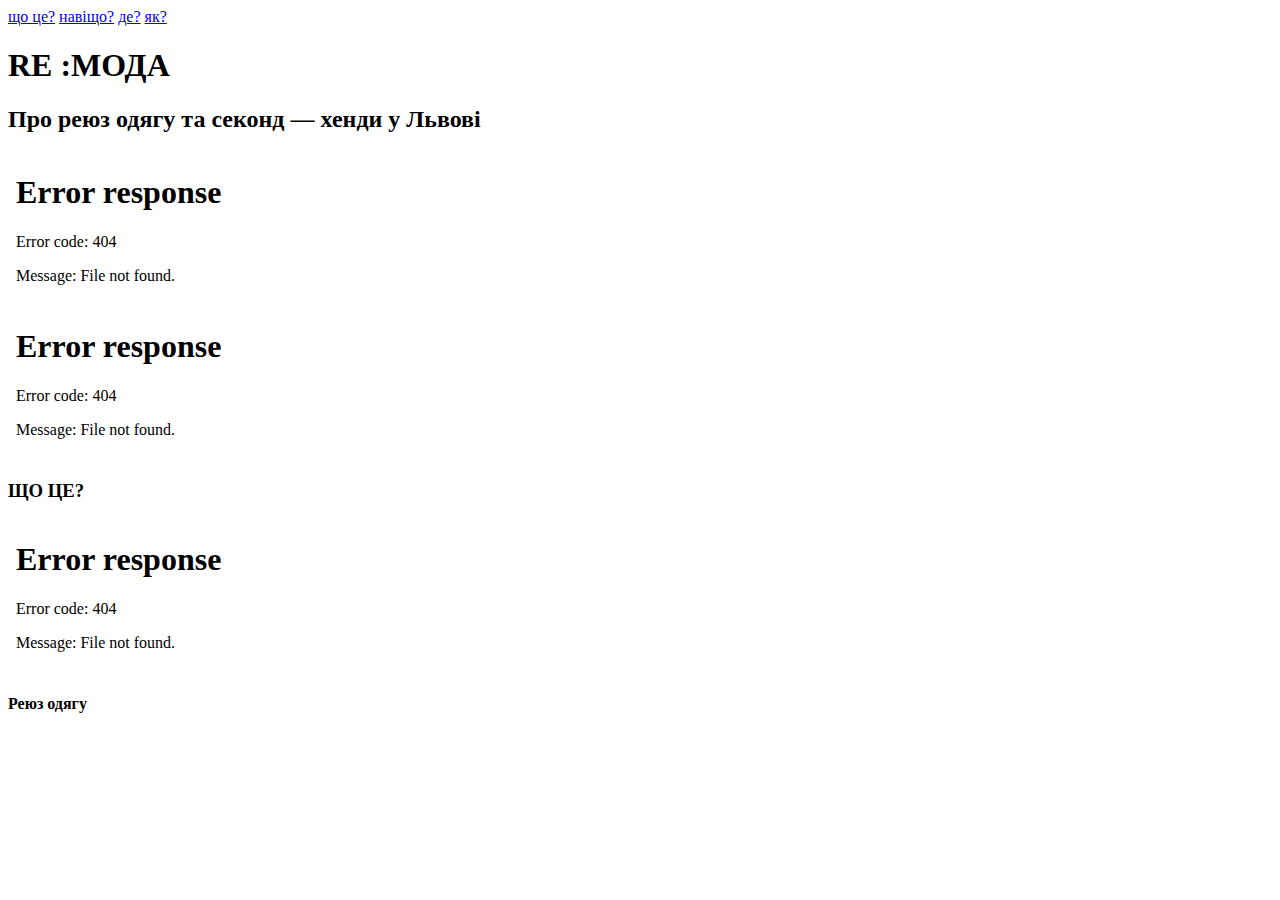
==== index.html @ 7ebddd0d "Add files via upload" ====
<!DOCTYPE html>
<html lang="en">
<head>
	<meta charset="UTF-8">
	<meta name="viewport" content="width=device-width, initial-scale=1.0">
	<link rel="stylesheet" type="text/css" href="css/style.css">
	<link href="https://fonts.googleapis.com/css2?family=Jost:ital,wght@0,400;0,500;0,600;0,700;0,900;1,400;1,500;1,600;1,700;1,800;1,900&display=swap" rel="stylesheet">
	<title>RE:МОДА</title>
</head>
<body>
			<nav class="nav">
				<a class="nav_link" href="#">що&nbsp;це?</a>
				<a class="nav_link" href="#">навіщо?</a>
				<a class="nav_link" href="#">де?</a>
				<a class="nav_link" href="#">як?</a>
			</nav>

	
<div class="intro">
	<div class="container">
		<div class="intro_inner">
			<h1 class="intro_title">
			<div>
				<span class="intro_num">RE</span>
			<span class="intro_num2">:МОДА</span>	
		   </div>
			<h2 class="intro_subtitle">Про&nbsp;реюз&nbsp;одягу&nbsp;та&nbsp;секонд&nbsp;—&nbsp;хенди&nbsp;у&nbsp;Львовi</h2>

			<div class="img1">
				<embed src="img/grid_1.svg" id="svg"></embed>
			</div>
			<div class="img2">
				<embed src="img/grid_2.svg" id="svg"></embed>
			</div>
			
			<!-- <div class="slider">
				<div class="slider_item">що&nbsp;це</div>
				<div class="slider_item">навіщо?</div>
				<div class="slider_item">де?</div>
				<div class="slider_item">як?</div>
			</div> -->
		</div>
	</div>
</div>
<div class="level1">
	<div class="container2">
		    <div>
			<h3 class="level1title1">ЩО ЦЕ?</h3>
			</div>

			<div class="img3">
				<embed src="img/line_1.svg" id="svg"></embed>
			</div>

			<div>
			<h4 class="level1title1_2">Реюз одягу</h4>
			</div>
				
		</div>
	</div>
</div>
	
</body>
</html>
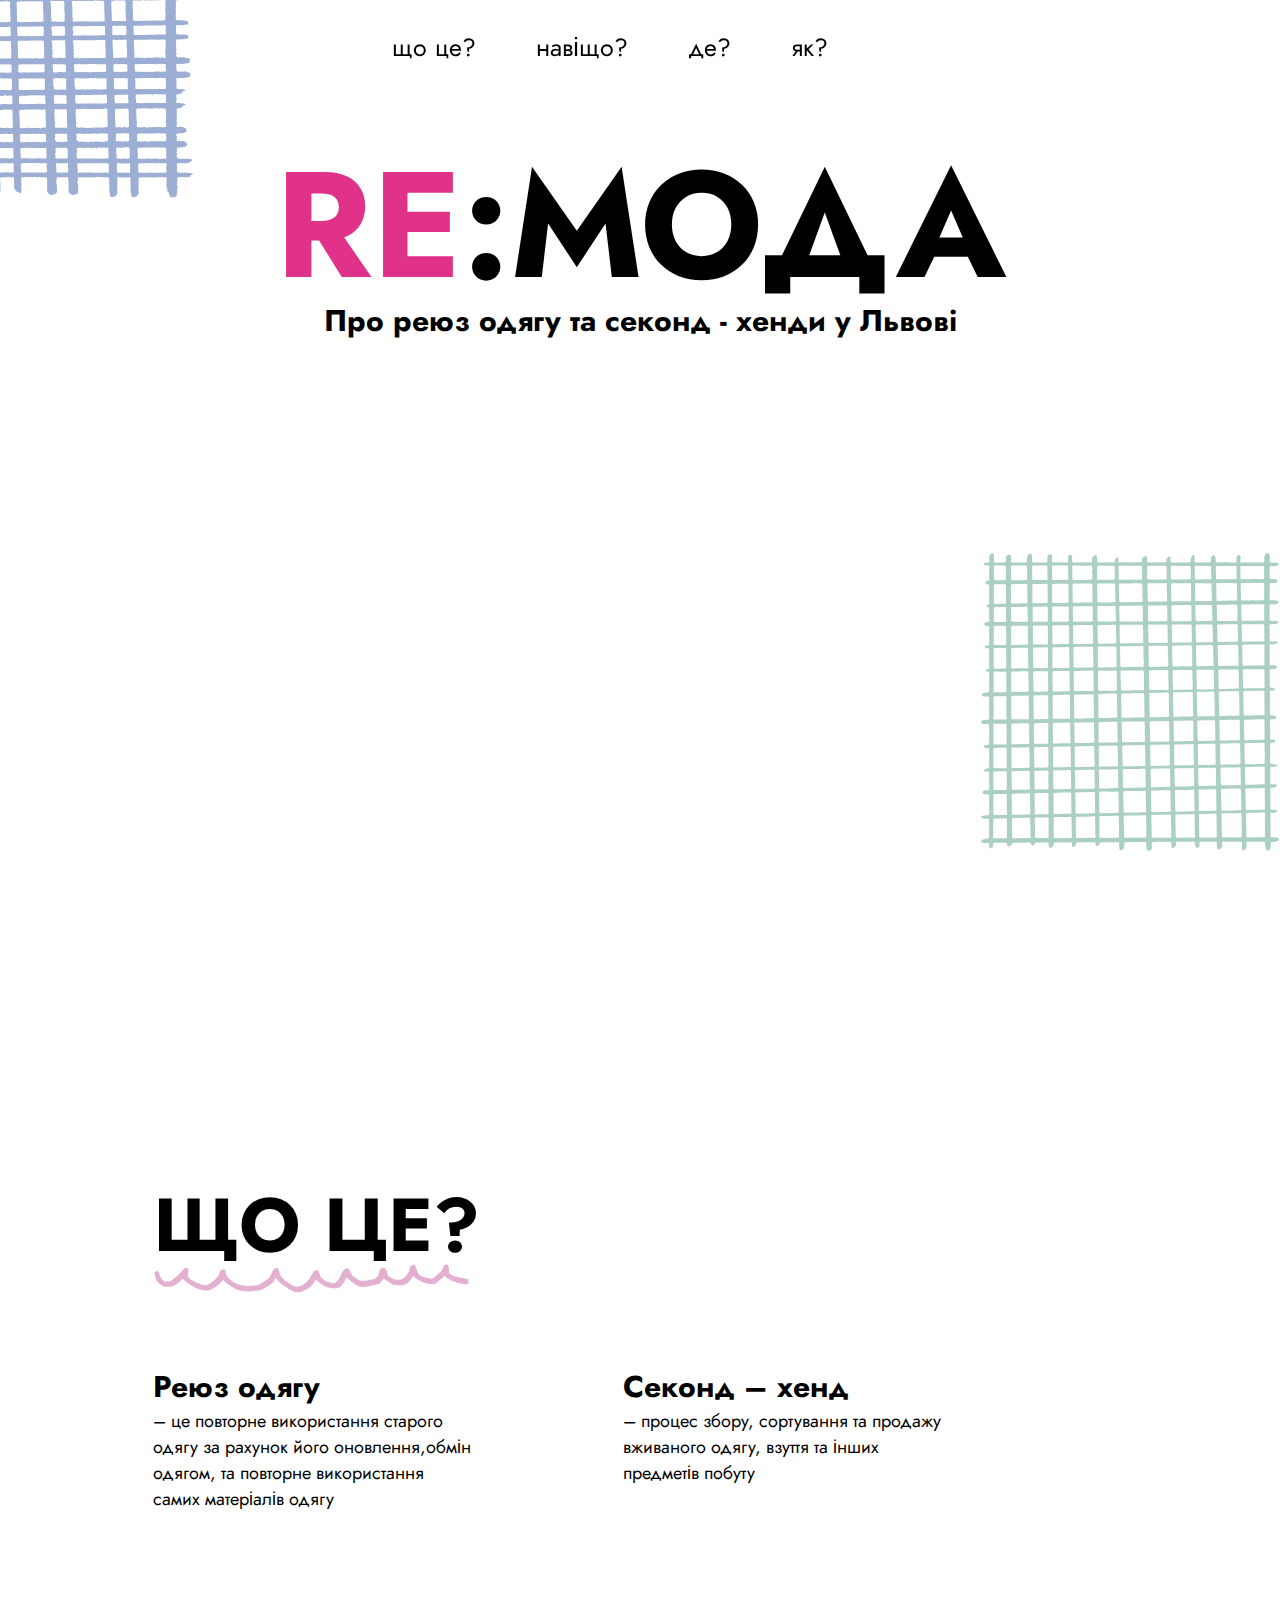
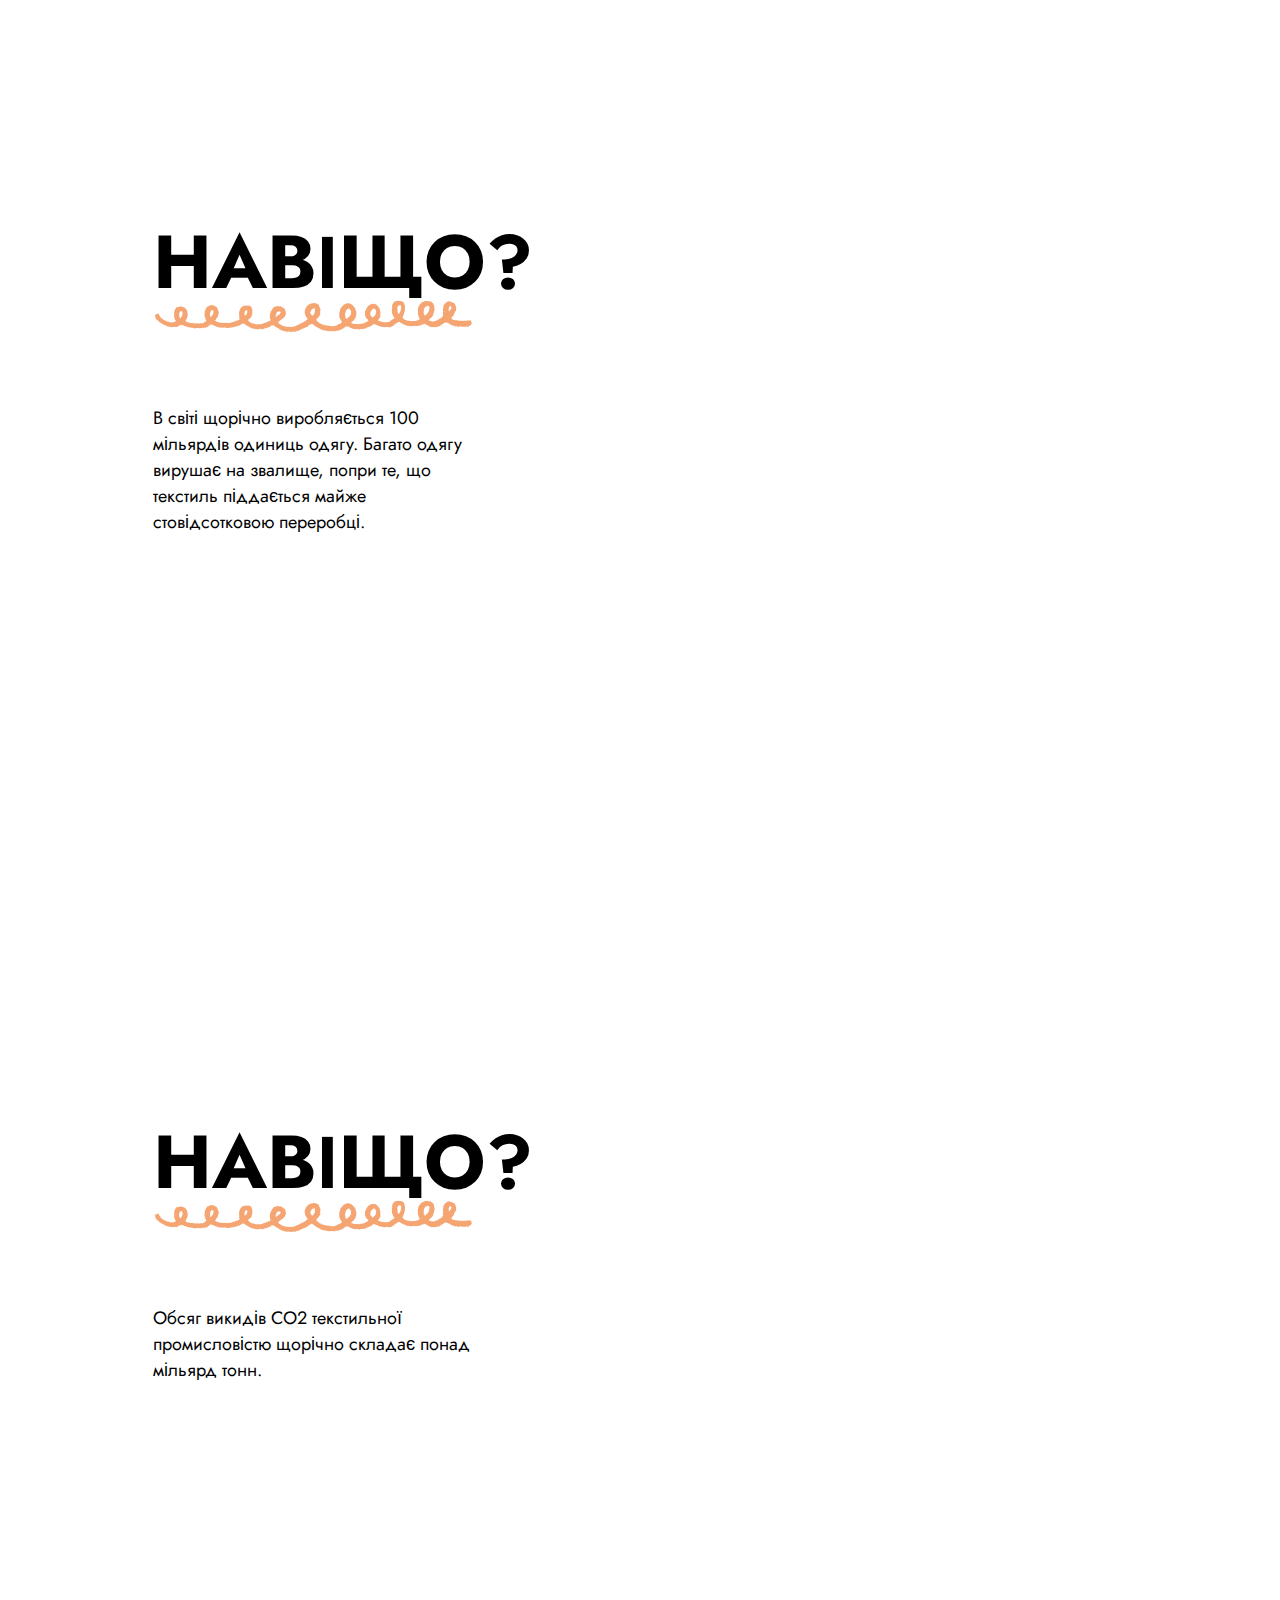
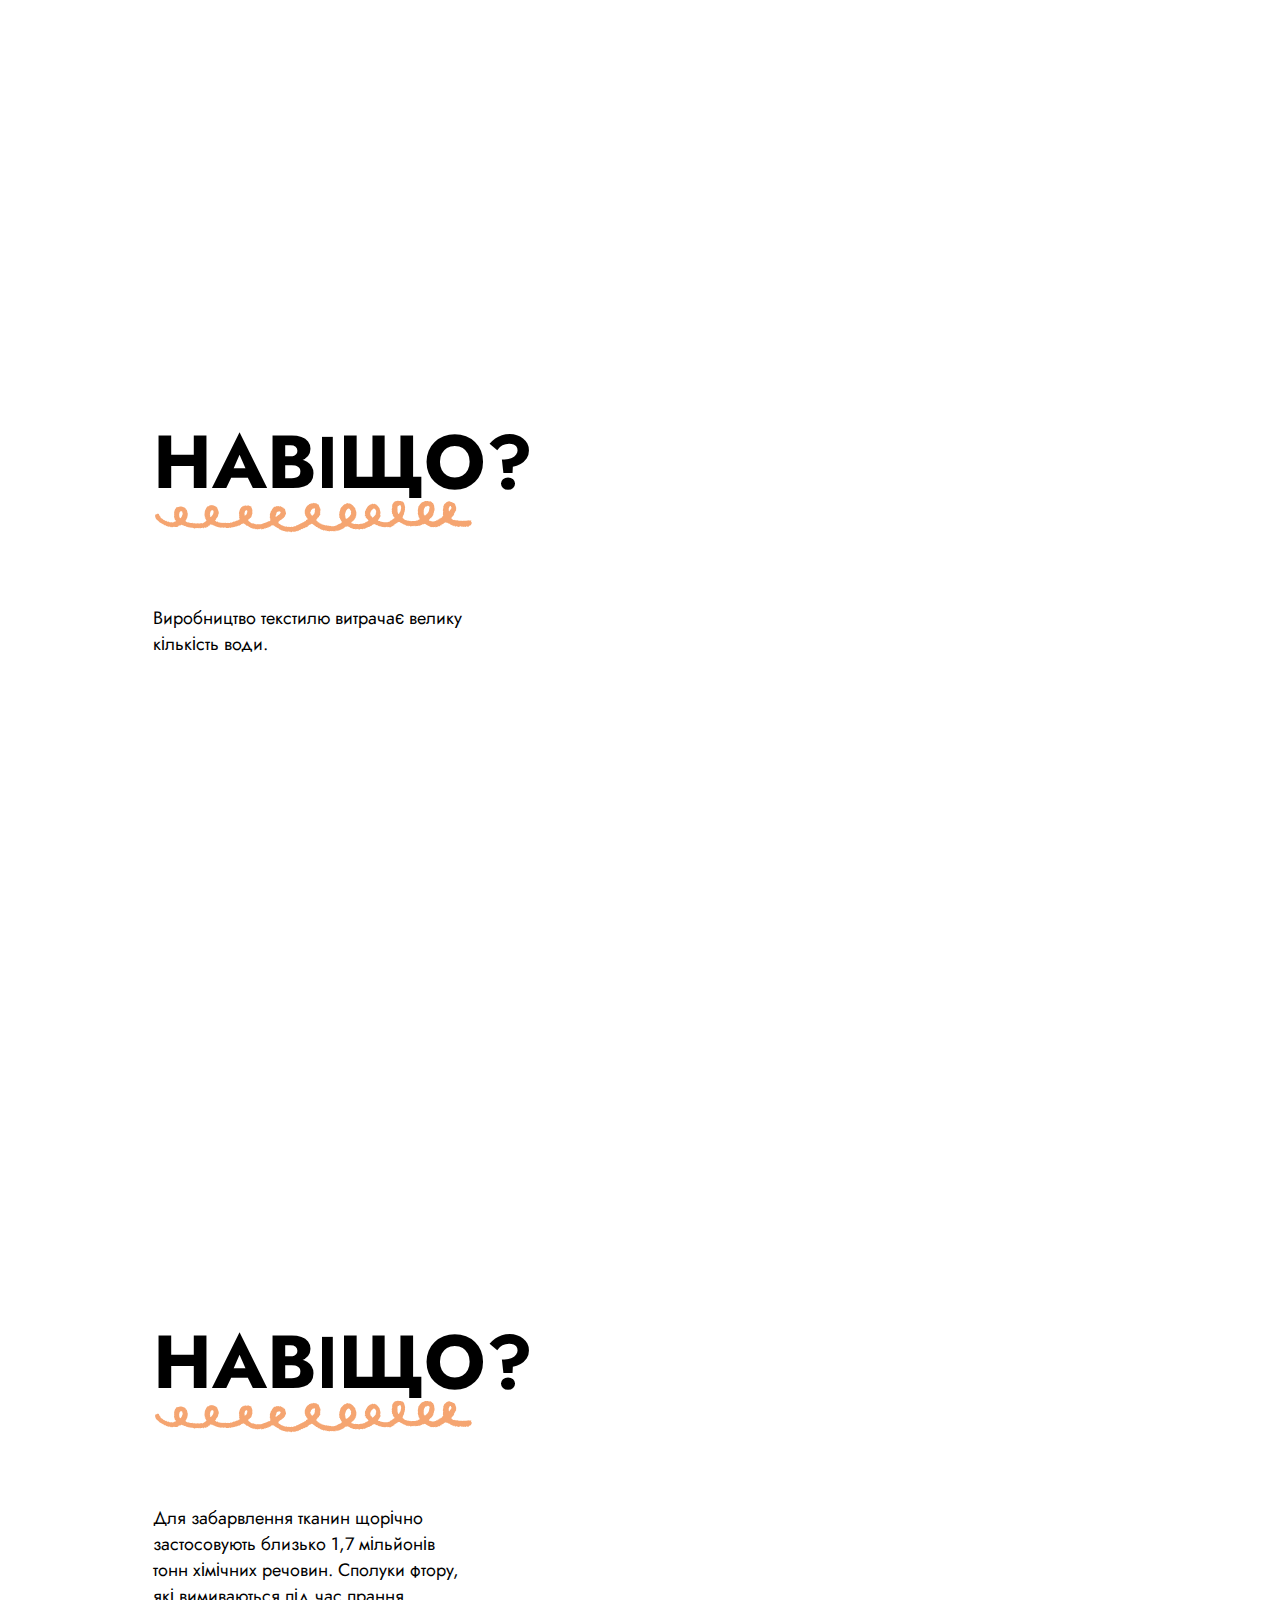
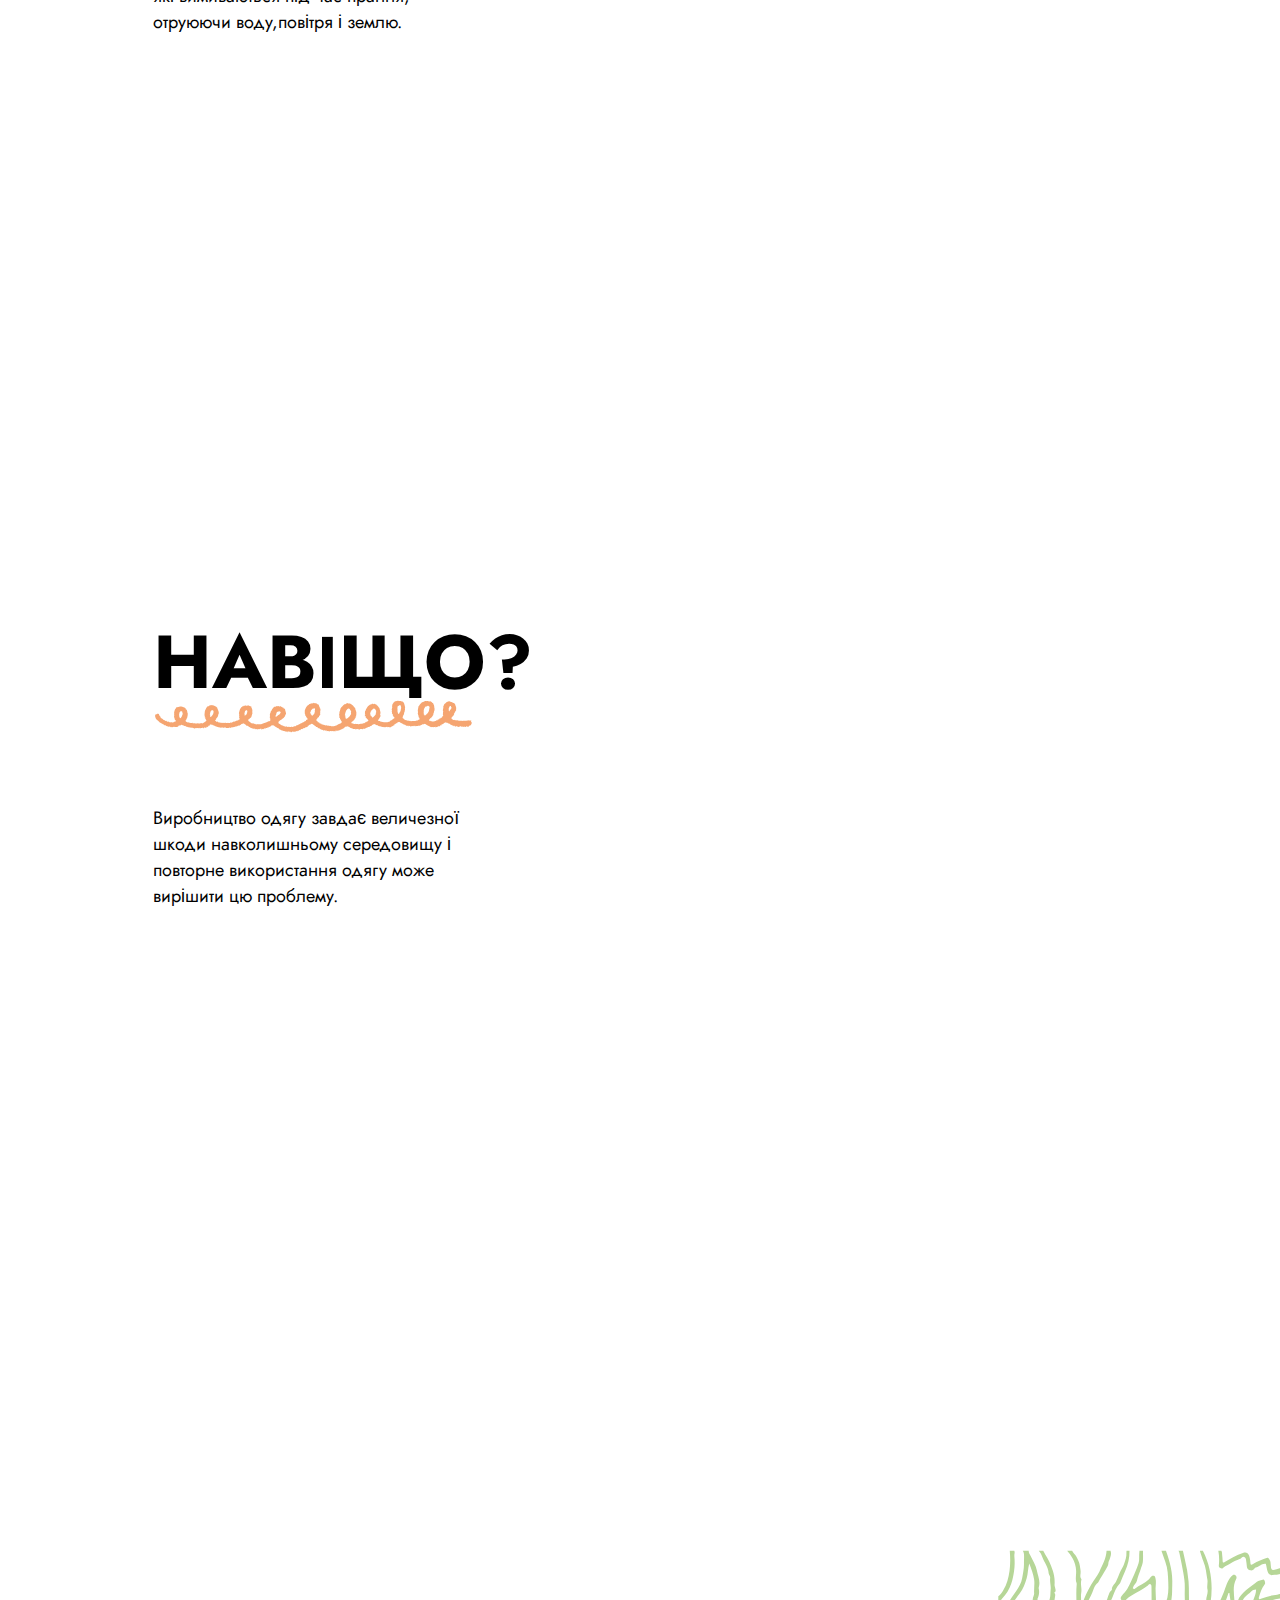
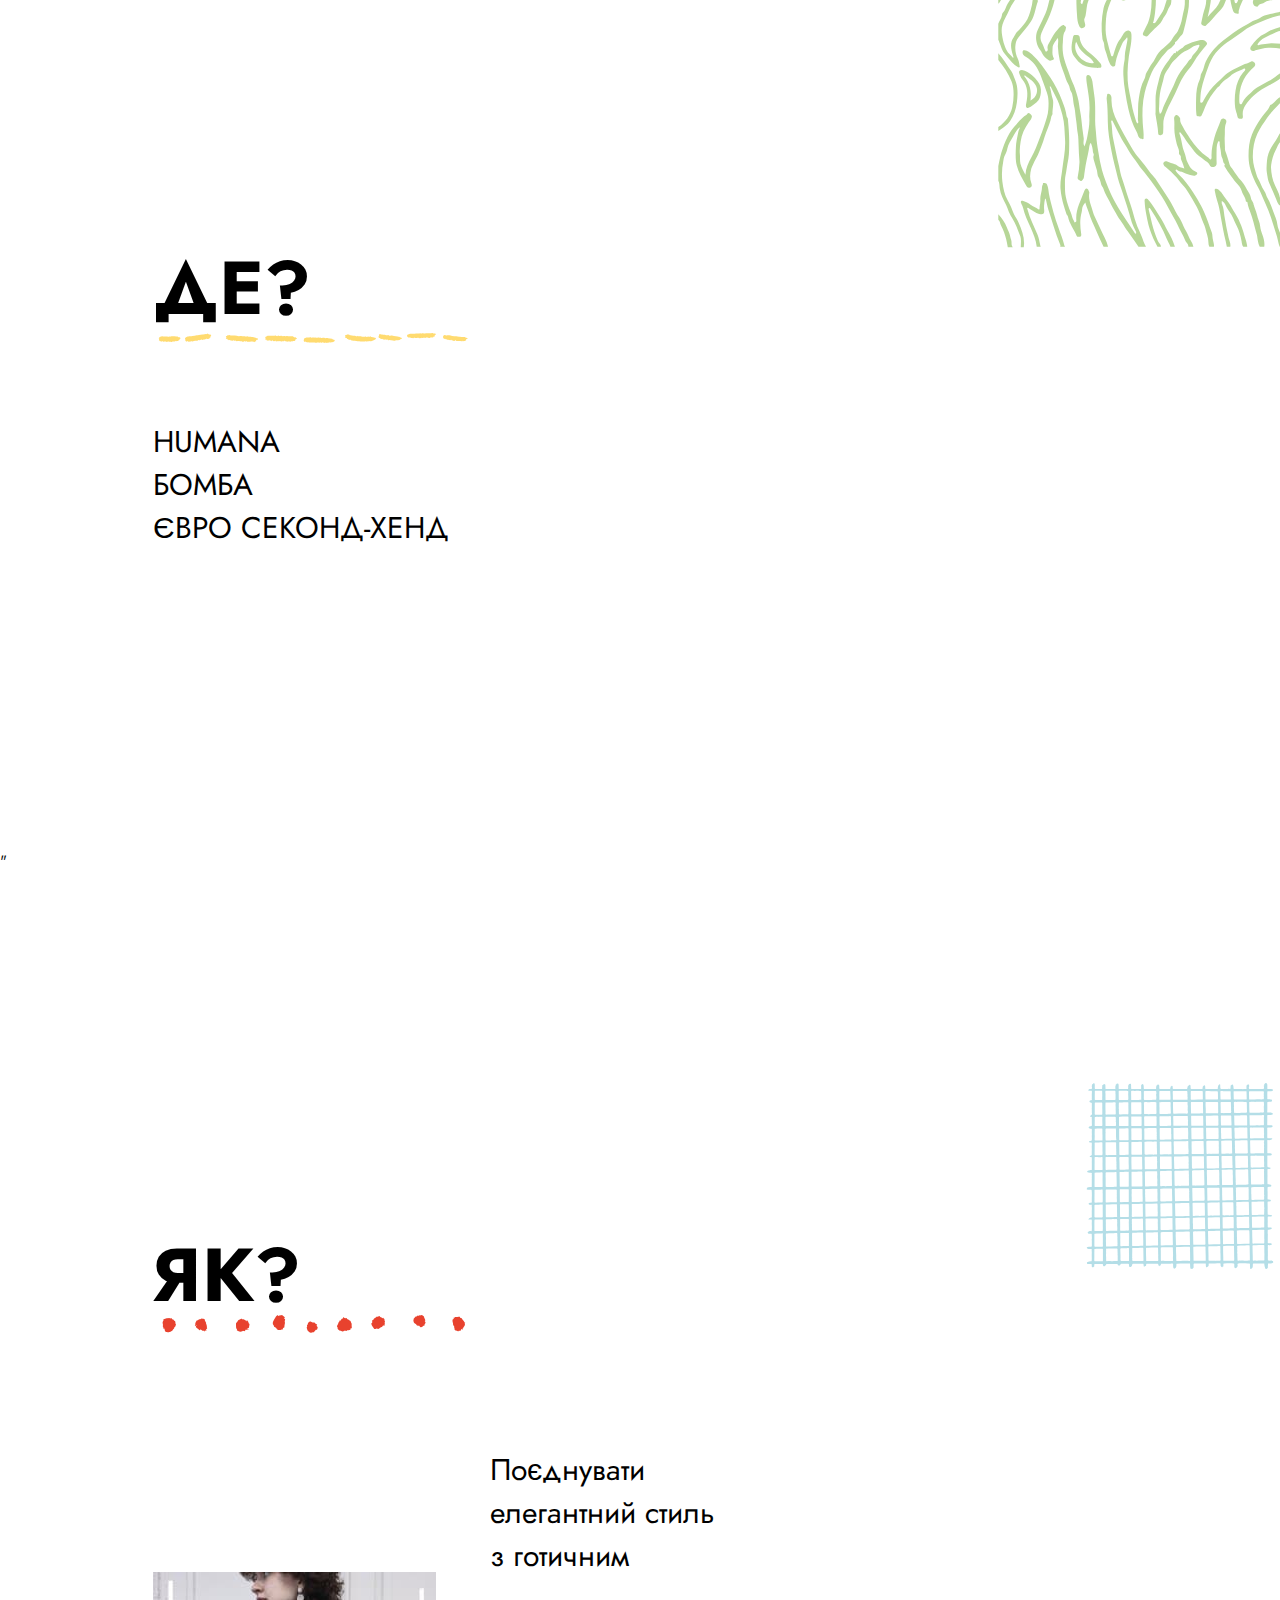
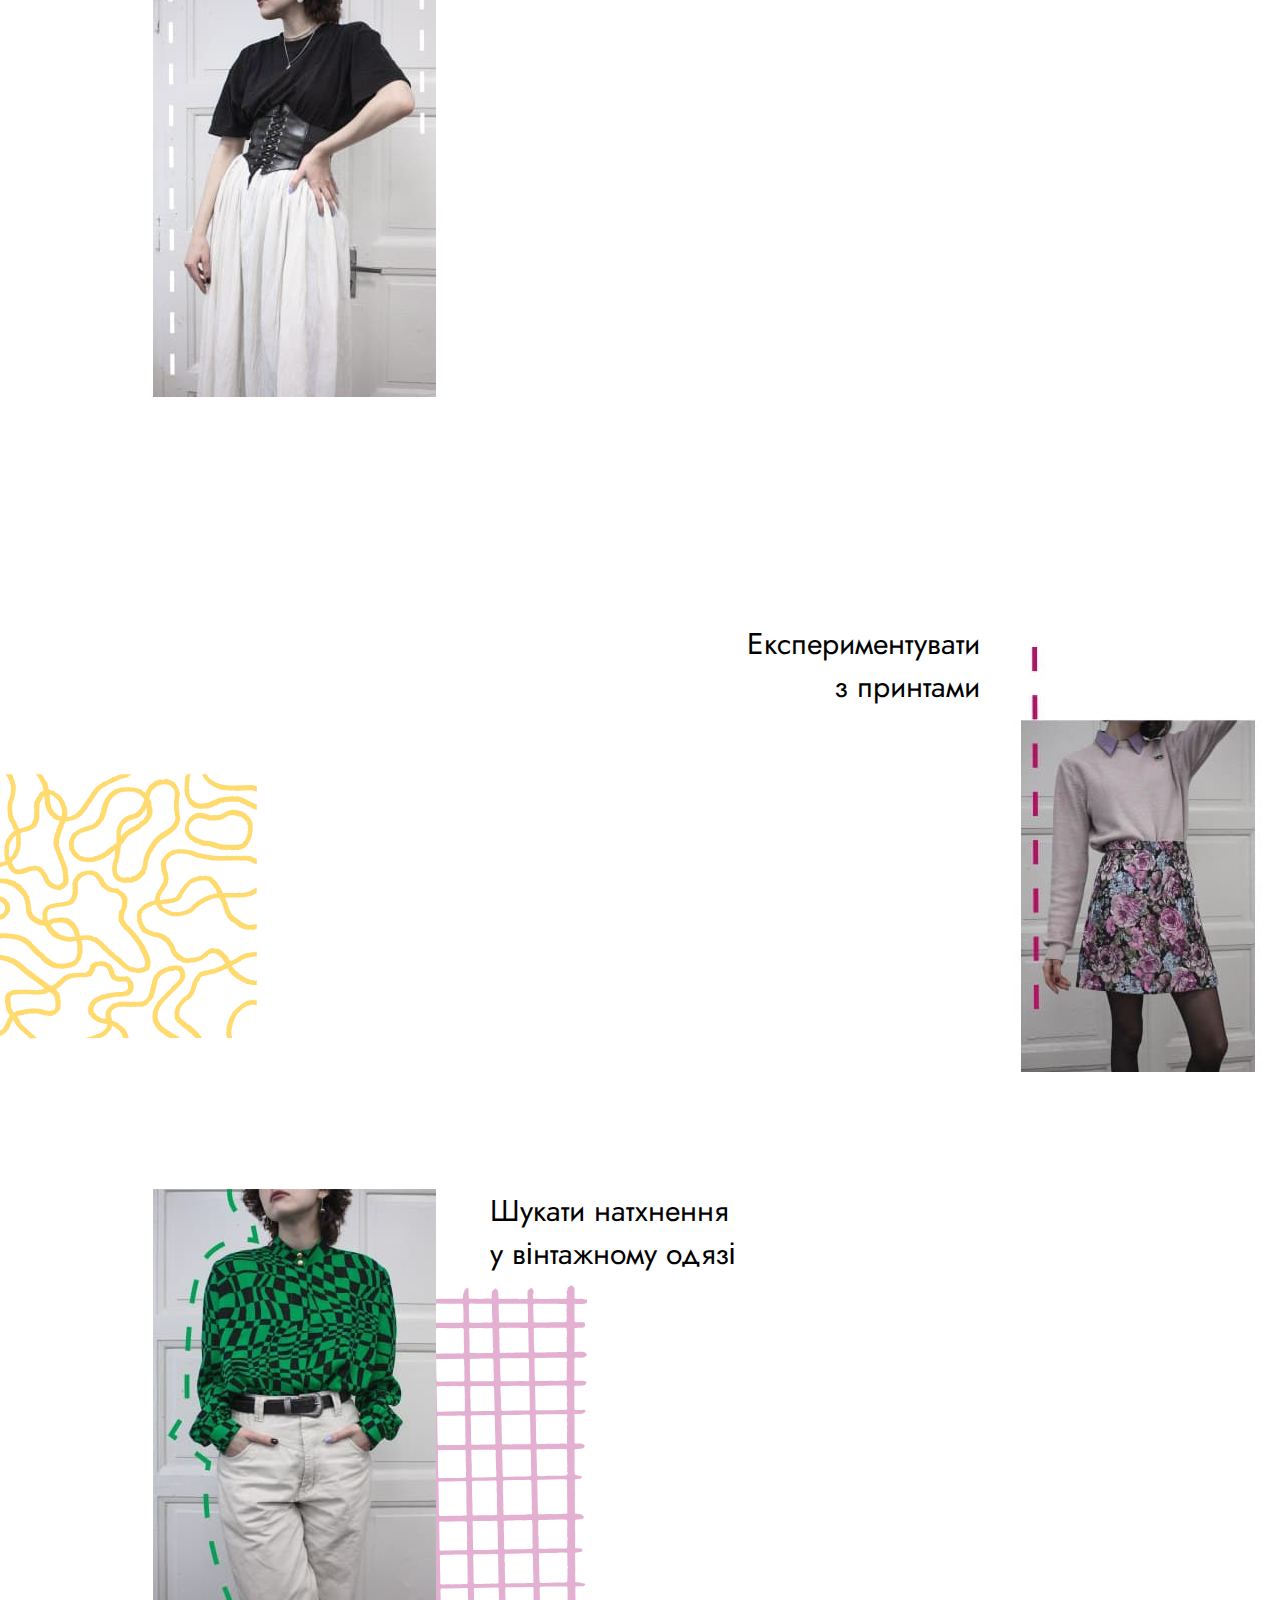
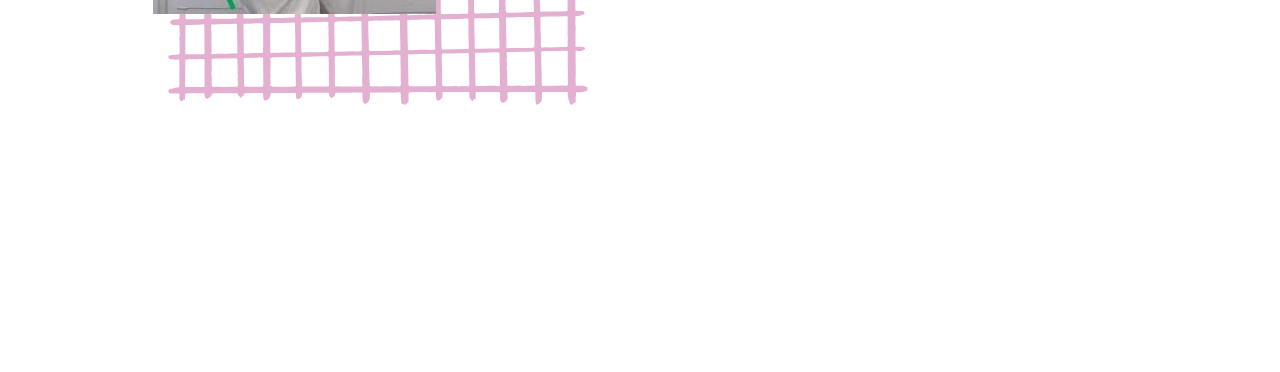
==== commit b3892610: "Add files via upload" ====
--- a/index.html
+++ b/index.html
@@ -5,60 +5,166 @@
 	<meta name="viewport" content="width=device-width, initial-scale=1.0">
 	<link rel="stylesheet" type="text/css" href="css/style.css">
 	<link href="https://fonts.googleapis.com/css2?family=Jost:ital,wght@0,400;0,500;0,600;0,700;0,900;1,400;1,500;1,600;1,700;1,800;1,900&display=swap" rel="stylesheet">
+	<link rel="stylesheet" href="css/s1.css">
+	<link rel="stylesheet" href="css/layout.css">
+    <link rel="stylesheet" href="css/slider_full.css">
+    <link rel="stylesheet" href="css/s3.css">
+    <link rel="stylesheet" href="css/s5.css">
+
+
 	<title>RE:МОДА</title>
 </head>
 <body>
 			<nav class="nav">
-				<a class="nav_link" href="#">що&nbsp;це?</a>
-				<a class="nav_link" href="#">навіщо?</a>
-				<a class="nav_link" href="#">де?</a>
-				<a class="nav_link" href="#">як?</a>
+				<a class="nav_link js-scroll menu" href="#s1">що&nbsp;це?</a>
+				<a class="nav_link js-scroll menu" href="#s2">навіщо?</a>
+				<a class="nav_link js-scroll menu" href="#s3">де?</a>
+				<a class="nav_link js-scroll menu" href="#s5">як?</a>
 			</nav>
 
 	
+<header>
 <div class="intro">
 	<div class="container">
 		<div class="intro_inner">
 			<h1 class="intro_title">
 			<div>
-				<span class="intro_num">RE</span>
-			<span class="intro_num2">:МОДА</span>	
+				<span class="intro_num">RE</span><span class="intro_num2">:МОДА</span>	
 		   </div>
-			<h2 class="intro_subtitle">Про&nbsp;реюз&nbsp;одягу&nbsp;та&nbsp;секонд&nbsp;—&nbsp;хенди&nbsp;у&nbsp;Львовi</h2>
+			<h2 class="intro_subtitle">Про&nbsp;реюз&nbsp;одягу&nbsp;та&nbsp;секонд&nbsp;-&nbsp;хенди&nbsp;у&nbsp;Львовi</h2>
 
 			<div class="img1">
-				<embed src="img/grid_1.svg" id="svg"></embed>
+				<img src="img/grid_1.svg" alt="">
 			</div>
 			<div class="img2">
 				<embed src="img/grid_2.svg" id="svg"></embed>
 			</div>
-			
-			<!-- <div class="slider">
-				<div class="slider_item">що&nbsp;це</div>
-				<div class="slider_item">навіщо?</div>
-				<div class="slider_item">де?</div>
-				<div class="slider_item">як?</div>
-			</div> -->
 		</div>
 	</div>
 </div>
-<div class="level1">
-	<div class="container2">
-		    <div>
-			<h3 class="level1title1">ЩО ЦЕ?</h3>
+</header>
+
+<section id="s1">
+	<div class="container">
+		<h3>що це?</h3>
+		<div class="img3">
+		<img src="img/line_1.svg" alt=""></div>
+		<div class="about">
+			<div class="box">
+			<h2>Реюз одягу</h2>
+			<p>– це повторне використання старого одягу за рахунок його оновлення,обмін одягом, та повторне використання самих матеріалів одягу </p>
 			</div>
 
-			<div class="img3">
-				<embed src="img/line_1.svg" id="svg"></embed>
+			<div class="box">
+			<h2>Секонд – хенд</h2>
+			<p>– процес збору, сортування та продажу вживаного одягу, взуття та інших предметів побуту</p>
 			</div>
-
-			<div>
-			<h4 class="level1title1_2">Реюз одягу</h4>
-			</div>
-				
 		</div>
 	</div>
-</div>
+</section>
+
+<section id="s2">
+	<div class="container">
+		<div id="slider-full" class="slider">
+            <div class="item">
+               <h3>навіщо?</h3>
+				<div class="img3">
+				<img src="img/line_2.svg" alt=""></div>
+				<div class="box">
+				
+				<p>В світі щорічно виробляється 100 мільярдів одиниць одягу. Багато одягу вирушає на звалище, попри те, що текстиль піддається майже стовідсотковою переробці.</p>
+				</div>
+                </div>
+                <div class="item">
+                <h3>навіщо?</h3>
+				<div class="img3">
+				<img src="img/line_2.svg" alt=""></div>
+				<div class="box">
+				
+				<p>Обсяг викидів CO2 текстильної промисловістю щорічно складає понад мільярд тонн.</p>
+				</div>
+                </div>
+                <div class="item">
+                <h3>навіщо?</h3>
+				<div class="img3">
+				<img src="img/line_2.svg" alt=""></div>
+				<div class="box">
+				
+				<p>Виробництво текстилю витрачає велику кількість води.</p>
+				</div>
+                </div>
+                <div class="item">
+               	<h3>навіщо?</h3>
+				<div class="img3">
+				<img src="img/line_2.svg" alt=""></div>
+				<div class="box">
+				
+				<p>Для забарвлення тканин щорічно застосовують близько 1,7 мільйонів тонн хімічних речовин. Сполуки фтору, які вимиваються під час прання, отруюючи воду,повітря і землю.</p>
+				</div>
+                </div>
+                <div class="item">
+                <h3>навіщо?</h3>
+				<div class="img3">
+				<img src="img/line_2.svg" alt=""></div>
+				<div class="box">
+				
+				<p>Виробництво одягу завдає величезної шкоди навколишньому середовищу і повторне використання одягу може вирішити цю проблему.</p>
+				</div>
+                </div>
+            </div>
+
+</section>
+
+<section id="s3">
+<div class="img4"><img src="img/grid_3.svg" alt=""></div>
+	<div class="container">
+
+	<h3>де?</h3>
+		<div class="img3">
+		<img src="img/line_4.svg" alt=""></div>
+		<div class="about">
+			<div class="box">
+			<a href="humana.html">HUMANA</a><br>
+			<a href="bomba.html">БОМБА</a><br>
+			<a href="evro.html">ЄВРО СЕКОНД-ХЕНД</a>
+			</div>
+	</div>
+</section>
+"
+<section id="s5">
+		<div class="container">
+	<h3>як?</h3>
+		<div class="img3">
+		<img src="img/line_3.svg" alt=""></div>
+		<div class="text1"><p>Поєднувати елегантний стиль з&nbsp;готичним</p></div>
+		<img class="photo1" src="img/photo1.jpg" alt="">
+		<img class="grid5" src="img/grid_5.svg" alt="">
+	</div>
+</section>
+
+<section id="s6">
+	<div class="container">
+		<img class="photo2" src="img/photo2.jpg" alt="">
+		<div class="text2"><p align="right">Експериментувати
+ з&nbsp;принтами</p></div>
+<div class="grid6"><img src="img/grid_7.svg" alt=""></div>
+	</div>
+</section>
+
+<section id="s7">
+	<div class="container">
+		<img class="photo3" src="img/photo3.jpg" alt="">
+		<div class="text3"><p>Шукати натхнення у&nbsp;вінтажному одязі
+</p></div>
+ <div class="grid7"><img src="img/grid_6.svg" alt=""></div>
+
+	</div>
+</section>
 	
+<script src="https://code.jquery.com/jquery-3.4.1.min.js" integrity="sha256-CSXorXvZcTkaix6Yvo6HppcZGetbYMGWSFlBw8HfCJo=" crossorigin="anonymous"></script>
+<script src="js/nav.js"></script>
+<script src="js/slick.min.js"></script>
+<script src="js/slick-init-full.js"></script>
+
 </body>
 </html>
--- a/css/style.css
+++ b/css/style.css
@@ -0,0 +1,228 @@
+body{
+	margin: 0;
+	background: #fff;
+	font-family: 'Jost', sans-serif;
+	font-size: 15px;
+	color: #000;
+}
+
+*,
+*:before,
+*:after {
+	box-sizing: border-box;
+}
+
+ h1, h2, h3, h4, h5, h6, {
+ 	margin: 0;
+ }
+
+ h3 {
+ 	text-transform: uppercase;
+ 	font-size: 5em;
+ 	line-height: 1em;
+
+ }
+
+.container {
+    margin: 0 auto; /* Центрування по-горизонталі */
+    width: 80%;
+    height: 100%;
+    padding: 25px; /* Мінімальні внутрішні відступи для smartphone */
+}
+
+.container {
+    max-width: 1280px; /* Обмеження ширини контенту всередині секцій */
+}
+
+
+.intro{
+	display: flex;
+	flex-direction: column;
+	width: 100%;
+	height: 100vh;
+	
+}
+
+.intro_inner {
+width: 100%;
+max-width: 1019px;
+margin: 0 auto;
+}
+
+.intro_title {
+	padding-top: 200px;
+	font-size: 150px;
+	font font-weight: 500;
+	text-transform: uppercase; 
+	text-align: center;
+	line-height: 0;
+
+}
+
+.intro_num {
+    color: #E03289;
+   
+}
+.intro_num2 {
+    width: 80%;
+   
+}
+
+
+.intro_subtitle{
+	font-size: 2em;
+	padding-top: 0px;
+	text-align: center;
+	line-height: 1;
+	margin-top: 2.7em;
+}
+
+.header {
+	width: 100%;
+	padding-top: 30px;
+
+	position: absolute;
+	top: 0;
+	left: 0;
+	right: 0;
+	z-index: 1000;
+}
+
+.header_inner{
+	display: flex;
+	justify-content: center;
+}
+
+.header_logo{
+	font-size: 216px;
+	font-weight: 216px;
+	color:  #000000;
+}
+.nav {
+	width: 100%;
+	position: fixed;
+	top: 0;
+	left: 0;
+	right: 0;
+	z-index: 1000;
+	display: flex;
+	justify-content: center;
+	font-size: 50px;
+}
+
+nav.topfixed {
+    background-color: #fff;
+    transition: all .35s cubic-bezier(.15,.2,.2,.95);
+    z-index: 999;
+}
+
+.nav_link {
+	display: inline-block;
+	vertical-align: top;
+	margin-right: 60px;
+	margin-top: 35px;
+	margin-bottom: 35px;
+	padding-right: 0px;
+	padding-left: 0px;
+	color: #000000;
+	text-decoration: none;
+	font-size: 0.5em;
+	line-height: 1;
+}
+
+/* Лінії під нав*/
+
+.nav_link:after {
+	content: "";
+	display: block;
+	width: 100%;
+	height: 3px;
+	display: none;
+
+	background-color: #999999;
+	opacity: 0;
+
+	position: absolute;
+	top: 100%;
+	left: 0;
+	z-index: 1;
+
+	transition: opacity 1s linear;
+
+
+}
+
+.nav_link:hover {
+	color: #E03289;
+	transition: 200ms; 
+}
+.nav_link:hover:after{
+	opacity: 1;
+}
+
+.img1 {
+    position: absolute;
+	width: 300px;
+	top: 0;
+	left: 0;
+	margin-top: -300px;
+	margin-left: -100px;
+	
+}  
+.img2 {
+    position: absolute;
+	width: 300px;
+	right:0;
+	margin-top:215px;
+}
+
+.level1title1 {
+   padding-top: 300px;
+	font-size: 70px;
+	font font-weight: 500;
+	text-transform: uppercase; 
+	text-align: left;
+	line-height: 0;
+	position: absolute;
+	margin: 0px 100px ;
+}
+
+.level1title1_2 {
+
+ 	padding-top: 500px;
+	font-size: 40px;
+	font font-weight: 500;
+	text-transform: uppercase; 
+	text-align: left;
+	line-height: 0;
+	position: absolute;
+	margin: 0px 100px ;
+}
+
+.p1 {
+
+	justify-content: left;
+    position: absolute;
+	width: 400px;
+	padding-top: 300px; 
+	margin: 150px 0px ;
+
+}
+.level1title1_3 {
+
+ 	padding-top: 600px;
+	font-size: 20px;
+	font font-weight: 500;
+	text-transform: uppercase; 
+	text-align: left;
+	line-height: 0;
+	position: absolute;
+	margin: 100px 100px ;
+}
+
+header, section {
+    min-height: 100vh;
+    display: flex;
+    align-items: center;
+    align-content: center;
+}--- a/css/s1.css
+++ b/css/s1.css
@@ -0,0 +1,27 @@
+#s1 .container {
+	position: relative;
+}
+
+.box {
+	width: 25vw;
+	margin-right: 10em;
+}
+
+.about {
+display: flex;
+flex-wrap: wrap;
+}
+
+.box h2 {
+	font-size: 2em;
+}
+
+.box p {
+	font-size: 1.2em;
+}
+
+.img3 {
+	width: 320px;
+	margin-top: 0px;
+	margin-bottom: 70px
+}--- a/css/layout.css
+++ b/css/layout.css
@@ -0,0 +1,45 @@
+* {
+    box-sizing: border-box;
+    margin:0;
+    padding:0;
+}
+
+div img {
+    display: block;
+    max-width: 100%;
+}
+
+.slider .item {
+    position: relative;
+    height: 100vh;
+    width: 100%;
+}
+
+.slider .item img {
+
+    object-fit: cover;
+    object-position: center center;
+    height: 100%;
+    width:100%;
+}
+
+.slider .item.pos-bottom img {
+    object-position: center bottom;
+}
+.slider .item.pos-left img {
+    object-position: left center;
+}
+
+.caption {
+    color:#fff;
+    font-size: 2rem;
+    text-transform: uppercase;
+    letter-spacing: .1em;
+    font-weight: 700;
+    display:block;
+    position: absolute;
+    text-align: center;
+    left:50%;
+    top:50%;
+    transform: translateX(-50%) translateY(-50%);
+}--- a/css/slider_full.css
+++ b/css/slider_full.css
@@ -0,0 +1,201 @@
+/* Слайдер */
+.slick-slider {
+    min-width: 0;
+}
+
+/* Слайдер ініціалізований */
+.slick-slider.slick-initialized {}
+
+/* Слайдер з крапками */
+.slick-slider.slick-dotted {}
+
+/* Обмежуючий контейнер */
+.slick-list {
+    overflow: hidden;
+    height: 30em;
+}
+
+/* Послідовність слайдів */
+.slick-track {
+    display: flex;
+    align-items: flex-start;
+}
+
+/* Слайд */
+.slick-slide {}
+
+/* Активний Слайд */
+.slick-slide.slick-active {}
+
+/* Слайд поточний */
+.slick-slide.slick-current {}
+
+/* Слайд по центру */
+.slick-slide.slick-center {}
+
+/* Клонований слайд */
+.slick-slide.slick-cloned {}
+
+/* Стрілки */
+.slick-arrow {
+    cursor: pointer;
+}
+
+/* Стрілка вліво */
+.slick-arrow.slick-prev {
+}
+
+/* Стрілка вправо */
+.slick-arrow.slick-next {}
+
+/* Стрілка не активна */
+.slick-arrow.slick-disabled {}
+
+/* Крапки */
+.slick-dots {}
+
+.slick-dots li {}
+
+/* Активна крапка */
+.slick-dots li.slick-active {}
+
+/* Елемент крапки */
+.slick-dots li button {
+    cursor: pointer;
+}
+
+/* Стилізація конкретного слайдера */
+/* Наприклад слайдера з id="slider-full" */
+
+.slider {
+    position: relative;
+
+}
+
+.slider .slick-arrow {
+    background-color: #000;
+    background: none;
+    border: none;
+    outline: none;
+    font-size: 0;
+    position: absolute;
+    opacity: .5; /* Прозорість стрілок */
+    top: 54%;
+    transform: translateY(-50%);
+    width: 30px; /* Розміри стрілок */
+    height: 50px; /* Розміри стрілок */
+    transition: opacity .3s ease;
+}
+
+.slider .slick-arrow:hover {
+    opacity: 1;
+}
+
+.slider .slick-arrow:before,
+.slider .slick-arrow:after {
+    background-color: #000;
+    /* колір лінії стрілок */
+    content: "";
+    display: block;
+    position: absolute;
+    left: 0;
+    top: 54%;
+    width: 100%;
+    height: 6px;
+    /* товщина лінії стрілок */
+    border-radius: 0px;
+    /* радіус заокруглення 1/2 товщини */
+}
+
+.slider .slick-arrow:before {
+    transform: rotate(-45deg) translateY(25%);
+    transform-origin: left bottom;
+}
+
+.slider .slick-arrow:after {
+    transform: rotate(45deg) translateY(-25%);
+    transform-origin: left top;
+}
+
+.slider .slick-arrow.slick-next:before {
+    transform: rotate(45deg) translateY(25%);
+    transform-origin: right bottom;
+}
+
+.slider .slick-arrow.slick-next:after {
+    transform: rotate(-45deg) translateY(-25%);
+    transform-origin: right top;
+}
+
+.slider .slick-arrow.slick-prev {
+    left: 0;
+    margin-left: -60px; /* Відступ для < стрілки зліва */
+    z-index: 1;
+}
+
+.slider .slick-arrow.slick-next {
+    right: 0;
+    margin-right: -60px; /* Відступ для > стрілки справа */
+    z-index: 1;
+}
+
+.slider .slick-arrow.slick-disabled {
+    opacity: 0.3;
+}
+
+.slider .slick-dots {
+    position: absolute;
+    bottom:0;
+    margin-bottom: 0; /* Відступ для крапок знизу */
+    left:0;
+    width:100%;
+    display: flex;
+    align-items: center;
+    justify-content: center;
+}
+
+.slider .slick-dots li {
+    list-style: none;
+    margin: 0px 10px;
+}
+
+.slider .slick-dots button {
+    border: none;
+    outline: none;
+    font-size: 0;
+    width: 12px;
+    height: 12px;
+    background-color: #fff1c5;
+    border-radius: 50%;
+    position: relative;
+}
+
+.slider .slick-dots li.slick-active button {
+    background-color: #ffdb6e;
+}
+
+
+
+.slider .slick-dots li.slick-active button:after {
+    content: "";
+    position: absolute;
+    left: 50%;
+    top: 50%;
+    transform: translateX(-50%) translateY(-50%);
+    display: block;
+    width: 250%;
+    height: 250%;
+    border-radius: 50%;
+    border: 2px solid #fff;
+}
+
+.slider .item {
+/*    padding: 0px 10px;*/
+    /* Інтервал між слайдами */
+}
+
+.slider .item img {
+    max-width: 100%;
+    height: 50%;
+}
+
--- a/css/s3.css
+++ b/css/s3.css
@@ -0,0 +1,64 @@
+#s3 {
+	position:relative;
+}
+
+#s4 {
+	position:relative;
+}
+
+.box a {
+	font-size: 2em;
+	color: #000;
+	text-decoration: none;
+}
+
+.box a:hover {
+	color: #E03289;
+	transition: 150ms;
+}
+
+.img4 {
+	width:300px;
+	right:-10px;
+	top: -1px;
+	position: absolute;
+}
+
+.img5 {
+	width:300px;
+	right:15%;
+	top: -100px;
+	position: absolute;
+}
+
+.img6 {
+	width: 160px;
+	right:15%;
+	bottom:75px;
+	position: absolute;
+}
+
+.img7 {
+	width: 320px;
+	right:9%;
+	bottom:75px;
+	position: absolute;
+}
+
+.back {
+	font-size: 1.3em;
+	color: #000;
+	text-decoration: none;
+	line-height: 5em;
+}
+
+.back:hover {
+	color: #E03289;
+	transition: 150ms;
+}
+
+.evro {
+	margin-right: 10em;
+	width: 48vw;
+}
+
--- a/css/s5.css
+++ b/css/s5.css
@@ -0,0 +1,67 @@
+#s5, #s6, #s7 {
+	position: relative;
+}
+
+.text1 {
+	width: 250px;
+	position: absolute;
+	top:64%;
+	left:490px;
+	font-size: 2em;
+	z-index: 9;
+}
+
+.photo1 {
+	position: absolute;
+	bottom: -25%;
+	z-index: 1;
+}
+
+.grid5 {
+	position: absolute;
+	bottom:0;
+	right:0;
+	width:200px;
+	top:22%;
+
+}
+
+.photo2{
+	position: absolute;
+	bottom:0;
+	right:0;
+}
+
+.text2 {
+	position: absolute;
+	font-size: 2em;
+	width: 250px;
+	right: 300px;
+}
+
+.text3 {
+	position: absolute;
+	font-size: 2em;
+	width: 250px;
+	left:490px;
+	top:13%;
+}
+
+.grid6 {
+	width:300px;
+	position: absolute;
+	bottom:0;
+	left:-25px;
+}
+
+.photo3 {
+	position: absolute;
+	top:13%;
+	z-index: 1;
+}
+
+.grid7 {
+	position: absolute;
+	width:450px;
+	top:184px;
+}
